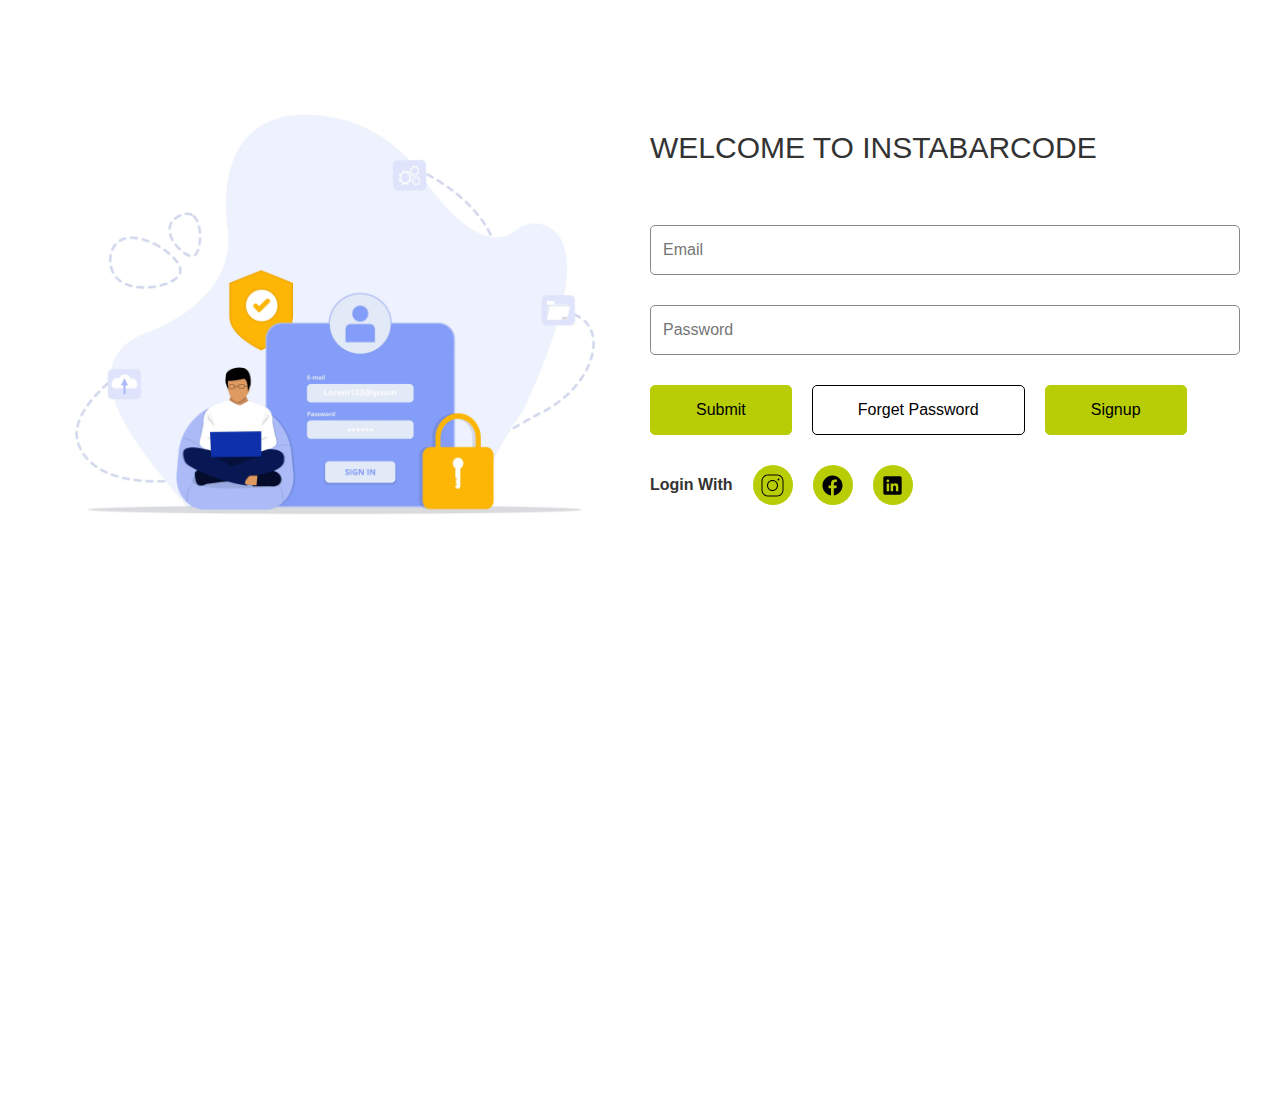
==== index.html @ 442f1a54 "Initial" ====
<!DOCTYPE html>
<html lang="en">
  <head>
    <meta charset="UTF-8" />
    <meta name="viewport" content="width=device-width, initial-scale=1.0" />
    <title>Login / Signup</title>
    <link rel="stylesheet" href="style.css" />
    <style>
      /* Add this to your existing CSS */
      .form-data {
        opacity: 0;
        visibility: hidden;
        transition: opacity 0s ease, visibility 0s ease;
        position: absolute;
        width: 100%;
      }

      .form-data.active {
        opacity: 1;
        visibility: visible;
        position: relative;
      }
    </style>
  </head>
  <body>
    <section class="main-box">
      <div class="container-box">
        <div class="box-row">
          <div class="left-side">
            <img src="Login.webp" alt="Login Image" />
          </div>
          <div class="right-side">
            <!-- Login Form -->
            <form id="loginForm" class="form-data active">
              <h1>Welcome to Instabarcode</h1>
              <img
                src="https://instabarcode.com/wp-content/uploads/2023/07/Screen-Shot-2023-08-01-at-01.232.png"
                alt=""
              />
              <input
                type="email"
                name="userEmail"
                id="userEmail"
                placeholder="Email"
                required
              />
              <input
                type="password"
                name="userPassword"
                id="userPassword"
                placeholder="Password"
                required
              />
              <div class="box-row">
                <input type="button" value="Submit" class="buttn-green" />
                <input
                  type="button"
                  value="Forget Password"
                  class="buttn-invert"
                />
                <a href="#" id="showSignup" class="buttn-green">Signup</a>
              </div>
              <div class="box-row">
                <h6>Login With</h6>
                <!-- instagram -->
                <div class="social-icons">
                  <svg
                    xmlns="http://www.w3.org/2000/svg"
                    x="0px"
                    y="0px"
                    width="50"
                    height="50"
                    viewBox="0 0 50 50"
                  >
                    <path
                      d="M 16 3 C 8.8324839 3 3 8.8324839 3 16 L 3 34 C 3 41.167516 8.8324839 47 16 47 L 34 47 C 41.167516 47 47 41.167516 47 34 L 47 16 C 47 8.8324839 41.167516 3 34 3 L 16 3 z M 16 5 L 34 5 C 40.086484 5 45 9.9135161 45 16 L 45 34 C 45 40.086484 40.086484 45 34 45 L 16 45 C 9.9135161 45 5 40.086484 5 34 L 5 16 C 5 9.9135161 9.9135161 5 16 5 z M 37 11 A 2 2 0 0 0 35 13 A 2 2 0 0 0 37 15 A 2 2 0 0 0 39 13 A 2 2 0 0 0 37 11 z M 25 14 C 18.936712 14 14 18.936712 14 25 C 14 31.063288 18.936712 36 25 36 C 31.063288 36 36 31.063288 36 25 C 36 18.936712 31.063288 14 25 14 z M 25 16 C 29.982407 16 34 20.017593 34 25 C 34 29.982407 29.982407 34 25 34 C 20.017593 34 16 29.982407 16 25 C 16 20.017593 20.017593 16 25 16 z"
                    ></path>
                  </svg>
                </div>
                <!-- facebook -->
                <div class="social-icons">
                  <svg
                    xmlns="http://www.w3.org/2000/svg"
                    x="0px"
                    y="0px"
                    width="50"
                    height="50"
                    viewBox="0 0 30 30"
                  >
                    <path
                      d="M15,3C8.373,3,3,8.373,3,15c0,6.016,4.432,10.984,10.206,11.852V18.18h-2.969v-3.154h2.969v-2.099c0-3.475,1.693-5,4.581-5 c1.383,0,2.115,0.103,2.461,0.149v2.753h-1.97c-1.226,0-1.654,1.163-1.654,2.473v1.724h3.593L19.73,18.18h-3.106v8.697 C22.481,26.083,27,21.075,27,15C27,8.373,21.627,3,15,3z"
                    ></path>
                  </svg>
                </div>
                <!-- linkedin -->
                <div class="social-icons">
                  <svg
                    xmlns="http://www.w3.org/2000/svg"
                    x="0px"
                    y="0px"
                    width="50"
                    height="50"
                    viewBox="0 0 30 30"
                  >
                    <path
                      d="M24,4H6C4.895,4,4,4.895,4,6v18c0,1.105,0.895,2,2,2h18c1.105,0,2-0.895,2-2V6C26,4.895,25.105,4,24,4z M10.954,22h-2.95 v-9.492h2.95V22z M9.449,11.151c-0.951,0-1.72-0.771-1.72-1.72c0-0.949,0.77-1.719,1.72-1.719c0.948,0,1.719,0.771,1.719,1.719 C11.168,10.38,10.397,11.151,9.449,11.151z M22.004,22h-2.948v-4.616c0-1.101-0.02-2.517-1.533-2.517 c-1.535,0-1.771,1.199-1.771,2.437V22h-2.948v-9.492h2.83v1.297h0.04c0.394-0.746,1.356-1.533,2.791-1.533 c2.987,0,3.539,1.966,3.539,4.522V22z"
                    ></path>
                  </svg>
                </div>
                <!-- Add other social icons here -->
              </div>
            </form>

            <!-- Signup Form -->
            <form id="signupForm" class="form-data">
              <h1>Welcome to Instabarcode</h1>
              <img
                src="https://instabarcode.com/wp-content/uploads/2023/07/Screen-Shot-2023-08-01-at-01.232.png"
                alt=""
              />
              <input
                type="text"
                name="userName"
                id="userName"
                placeholder="Name"
                required
              />
              <input
                type="number"
                name="userPhone"
                id="userPhone"
                placeholder="Phone Number"
                required
              />
              <input
                type="email"
                name="userEmail"
                id="userEmail"
                placeholder="Email"
                required
              />
              <input
                type="password"
                name="userPassword"
                id="userPassword"
                placeholder="Password"
                required
              />
              <input
                type="password"
                name="userConfirmPassword"
                id="userConfirmPassword"
                placeholder="Confirm Password"
                required
              />
              <div class="box-row">
                <input type="button" value="Submit" class="buttn-green" />
                <a href="#" id="showLogin" class="buttn-invert">Login</a>
              </div>
              <div class="box-row">
                <h6>Signup With</h6>
                <!-- Social Icons -->
                <!-- instagram -->
                <div class="social-icons">
                  <svg
                    xmlns="http://www.w3.org/2000/svg"
                    x="0px"
                    y="0px"
                    width="50"
                    height="50"
                    viewBox="0 0 50 50"
                  >
                    <path
                      d="M 16 3 C 8.8324839 3 3 8.8324839 3 16 L 3 34 C 3 41.167516 8.8324839 47 16 47 L 34 47 C 41.167516 47 47 41.167516 47 34 L 47 16 C 47 8.8324839 41.167516 3 34 3 L 16 3 z M 16 5 L 34 5 C 40.086484 5 45 9.9135161 45 16 L 45 34 C 45 40.086484 40.086484 45 34 45 L 16 45 C 9.9135161 45 5 40.086484 5 34 L 5 16 C 5 9.9135161 9.9135161 5 16 5 z M 37 11 A 2 2 0 0 0 35 13 A 2 2 0 0 0 37 15 A 2 2 0 0 0 39 13 A 2 2 0 0 0 37 11 z M 25 14 C 18.936712 14 14 18.936712 14 25 C 14 31.063288 18.936712 36 25 36 C 31.063288 36 36 31.063288 36 25 C 36 18.936712 31.063288 14 25 14 z M 25 16 C 29.982407 16 34 20.017593 34 25 C 34 29.982407 29.982407 34 25 34 C 20.017593 34 16 29.982407 16 25 C 16 20.017593 20.017593 16 25 16 z"
                    ></path>
                  </svg>
                </div>
                <!-- facebook -->
                <div class="social-icons">
                  <svg
                    xmlns="http://www.w3.org/2000/svg"
                    x="0px"
                    y="0px"
                    width="50"
                    height="50"
                    viewBox="0 0 30 30"
                  >
                    <path
                      d="M15,3C8.373,3,3,8.373,3,15c0,6.016,4.432,10.984,10.206,11.852V18.18h-2.969v-3.154h2.969v-2.099c0-3.475,1.693-5,4.581-5 c1.383,0,2.115,0.103,2.461,0.149v2.753h-1.97c-1.226,0-1.654,1.163-1.654,2.473v1.724h3.593L19.73,18.18h-3.106v8.697 C22.481,26.083,27,21.075,27,15C27,8.373,21.627,3,15,3z"
                    ></path>
                  </svg>
                </div>
                <!-- linkedin -->
                <div class="social-icons">
                  <svg
                    xmlns="http://www.w3.org/2000/svg"
                    x="0px"
                    y="0px"
                    width="50"
                    height="50"
                    viewBox="0 0 30 30"
                  >
                    <path
                      d="M24,4H6C4.895,4,4,4.895,4,6v18c0,1.105,0.895,2,2,2h18c1.105,0,2-0.895,2-2V6C26,4.895,25.105,4,24,4z M10.954,22h-2.95 v-9.492h2.95V22z M9.449,11.151c-0.951,0-1.72-0.771-1.72-1.72c0-0.949,0.77-1.719,1.72-1.719c0.948,0,1.719,0.771,1.719,1.719 C11.168,10.38,10.397,11.151,9.449,11.151z M22.004,22h-2.948v-4.616c0-1.101-0.02-2.517-1.533-2.517 c-1.535,0-1.771,1.199-1.771,2.437V22h-2.948v-9.492h2.83v1.297h0.04c0.394-0.746,1.356-1.533,2.791-1.533 c2.987,0,3.539,1.966,3.539,4.522V22z"
                    ></path>
                  </svg>
                </div>
                <!-- Add other social icons here -->
              </div>
            </form>
          </div>
        </div>
      </div>
    </section>

    <script>
      const loginForm = document.getElementById("loginForm");
      const signupForm = document.getElementById("signupForm");
      const showSignup = document.getElementById("showSignup");
      const showLogin = document.getElementById("showLogin");

      showSignup.addEventListener("click", (e) => {
        e.preventDefault();
        loginForm.classList.remove("active");
        signupForm.classList.add("active");
      });

      showLogin.addEventListener("click", (e) => {
        e.preventDefault();
        signupForm.classList.remove("active");
        loginForm.classList.add("active");
      });
    </script>
  </body>
</html>
---- style.css ----
* {
  margin: 0;
  padding: 0;
  box-sizing: border-box;
}
.main-box {
  margin: 80px 0;
  background-color: #fff;
  width: 100%;
  display: flex;
  justify-content: center;
  .container-box {
    width: 1200px;
    max-width: 96%;
    .box-row {
      display: flex;
      gap: 20px;
      align-items: center;
      .left-side {
        width: 50%;
        img {
          width: 100%;
        }
      }
      .right-side {
        width: 50%;
        align-content: center;
        .form-data {
          display: flex;
          flex-direction: column;
          justify-content: center;
          gap: 30px;
          font-family: "Poppins", sans-serif;
          h1 {
            font-size: 30px;
            font-weight: 500;
            text-transform: uppercase;
            color: #333333;
          }
          img {
            width: 12%;
          }
          input {
            background: transparent;
            border-radius: 5px;
            border: 1px #888 solid;
            color: black;
            height: 50px;
            padding: 12px;
            font-size: 16px;
            &:focus-visible {
              outline: none;
              border: 1px solid #b8cd06;
            }
          }
          .buttn-green {
            background: #b8cd06;
            font-family: "Poppins", sans-serif;
            font-weight: 500;
            color: #000;
            border: 1px #b8cd06 solid;
            padding: 15px 45px;
            border-radius: 5px;
            font-size: 16px;
            transition: all 0.2s;
            cursor: pointer;
            text-transform: capitalize;
            text-decoration: none;
            &:hover {
              background: transparent;
              border: 1px #000 solid;
              color: #000;
            }
          }
          .buttn-invert {
            background: transparent;
            font-family: "Poppins", sans-serif;
            font-weight: 500;
            border-radius: 5px;
            color: #000;
            border: 1px #000 solid;
            padding: 15px 45px;
            font-size: 16px;
            transition: all 0.2s;
            text-transform: capitalize;
            cursor: pointer;
            text-decoration: none;

            &:hover {
              background: #b8cd06;
              border: 1px #b8cd06 solid;
              color: #000;
            }
          }
          h6 {
            font-size: 16px;
            color: #333333;
          }
          .social-icons {
            background: #b8cd06;
            border-radius: 50%;
            width: 40px;
            height: 40px;
            display: flex;
            justify-content: center;
            align-items: center;
            cursor: pointer;
            &:hover {
              transition: 0.2s ease-in;
              transform: scale(0.9);
            }
            svg {
              width: 25px;
              height: 25px;
            }
          }
        }
      }
    }
  }
}

@media (max-width: 1024px) {
  .main-box {
    margin: 60px 0;
    .container-box {
      .box-row {
        flex-direction: column;
        gap: 20px;
        .left-side,
        .right-side {
          width: 100%;
        }

        .right-side {
          .form-data {
            gap: 20px;
            img {
              width: 10%;
            }
            .box-row {
              flex-direction: unset;
            }
          }
        }
      }
    }
  }
}

@media (max-width: 768px) {
  .main-box {
    margin: 50px 0;
    .container-box {
      .box-row {
        .right-side {
          .form-data {
            h1 {
              font-size: 24px;
            }
            img {
              width: 20%;
            }
            input {
              height: 45px;
              font-size: 14px;
            }

            .buttn-green,
            .buttn-invert {
              padding: 12px 30px;
              font-size: 14px;
            }

            .social-icons {
              width: 35px;
              height: 35px;

              svg {
                width: 20px;
                height: 20px;
              }
            }
          }
        }
      }
    }
  }
}

@media (max-width: 300px) {
  .main-box {
    .container-box {
      .box-row {
        .right-side {
          .form-data {
            h1 {
              font-size: 20px;
            }

            input {
              height: 40px;
              font-size: 12px;
            }

            .buttn-green,
            .buttn-invert {
              padding: 10px 20px;
              font-size: 12px;
            }

            .social-icons {
              width: 30px;
              height: 30px;

              svg {
                width: 18px;
                height: 18px;
              }
            }
          }
        }
      }
    }
  }
}
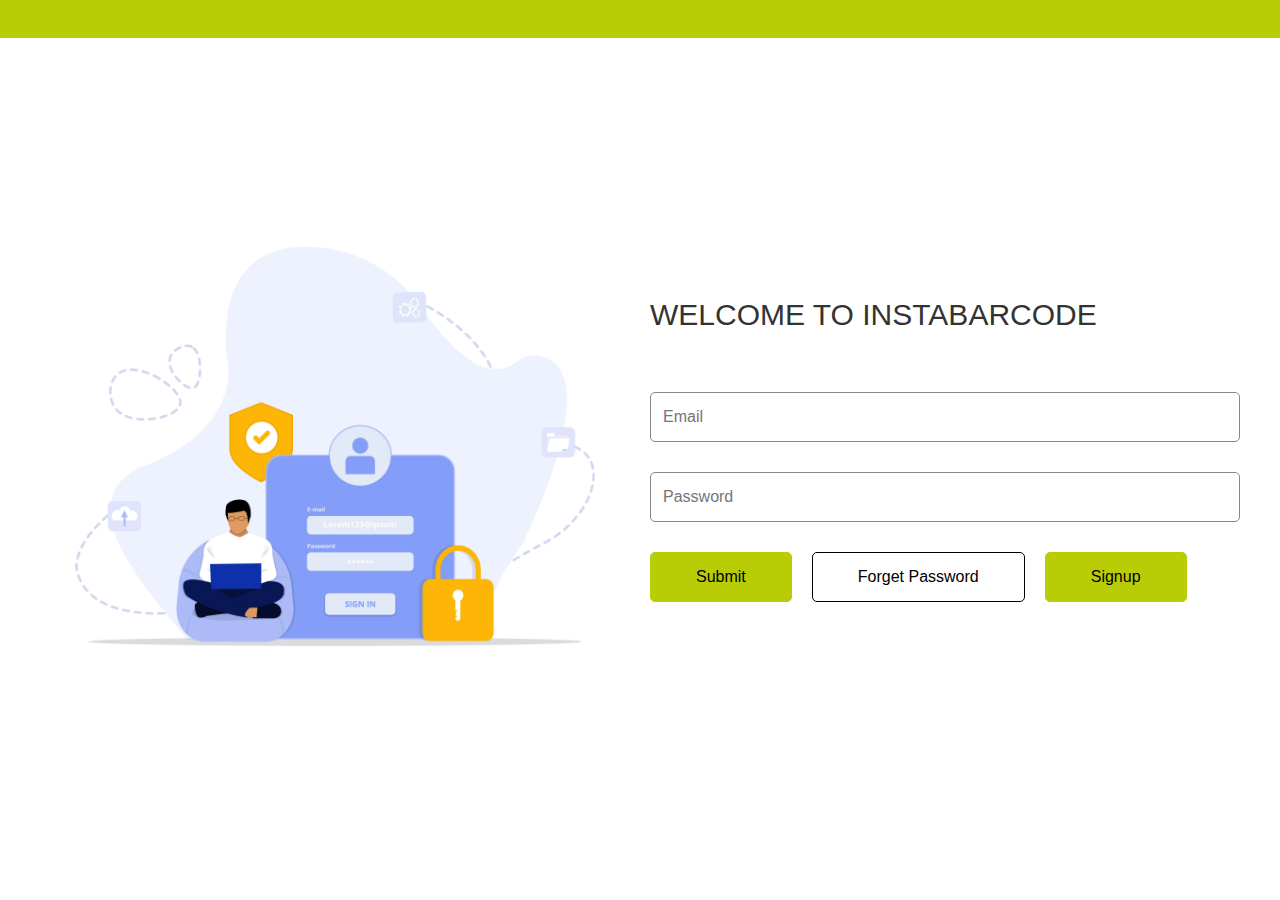
==== commit 18ff947a: "Remove Login and fix height" ====
--- a/index.html
+++ b/index.html
@@ -23,6 +23,18 @@
     </style>
   </head>
   <body>
+    <header class="top-header">
+      <div class="container-box">
+        <nav class="navigation">
+          <a href="https://instabarcode.com/">
+            <img
+              src="https://instabarcode.com/wp-content/uploads/2023/07/logo-for-insta-b.png"
+              alt=""
+            />
+          </a>
+        </nav>
+      </div>
+    </header>
     <section class="main-box">
       <div class="container-box">
         <div class="box-row">
@@ -59,55 +71,6 @@
                   class="buttn-invert"
                 />
                 <a href="#" id="showSignup" class="buttn-green">Signup</a>
-              </div>
-              <div class="box-row">
-                <h6>Login With</h6>
-                <!-- instagram -->
-                <div class="social-icons">
-                  <svg
-                    xmlns="http://www.w3.org/2000/svg"
-                    x="0px"
-                    y="0px"
-                    width="50"
-                    height="50"
-                    viewBox="0 0 50 50"
-                  >
-                    <path
-                      d="M 16 3 C 8.8324839 3 3 8.8324839 3 16 L 3 34 C 3 41.167516 8.8324839 47 16 47 L 34 47 C 41.167516 47 47 41.167516 47 34 L 47 16 C 47 8.8324839 41.167516 3 34 3 L 16 3 z M 16 5 L 34 5 C 40.086484 5 45 9.9135161 45 16 L 45 34 C 45 40.086484 40.086484 45 34 45 L 16 45 C 9.9135161 45 5 40.086484 5 34 L 5 16 C 5 9.9135161 9.9135161 5 16 5 z M 37 11 A 2 2 0 0 0 35 13 A 2 2 0 0 0 37 15 A 2 2 0 0 0 39 13 A 2 2 0 0 0 37 11 z M 25 14 C 18.936712 14 14 18.936712 14 25 C 14 31.063288 18.936712 36 25 36 C 31.063288 36 36 31.063288 36 25 C 36 18.936712 31.063288 14 25 14 z M 25 16 C 29.982407 16 34 20.017593 34 25 C 34 29.982407 29.982407 34 25 34 C 20.017593 34 16 29.982407 16 25 C 16 20.017593 20.017593 16 25 16 z"
-                    ></path>
-                  </svg>
-                </div>
-                <!-- facebook -->
-                <div class="social-icons">
-                  <svg
-                    xmlns="http://www.w3.org/2000/svg"
-                    x="0px"
-                    y="0px"
-                    width="50"
-                    height="50"
-                    viewBox="0 0 30 30"
-                  >
-                    <path
-                      d="M15,3C8.373,3,3,8.373,3,15c0,6.016,4.432,10.984,10.206,11.852V18.18h-2.969v-3.154h2.969v-2.099c0-3.475,1.693-5,4.581-5 c1.383,0,2.115,0.103,2.461,0.149v2.753h-1.97c-1.226,0-1.654,1.163-1.654,2.473v1.724h3.593L19.73,18.18h-3.106v8.697 C22.481,26.083,27,21.075,27,15C27,8.373,21.627,3,15,3z"
-                    ></path>
-                  </svg>
-                </div>
-                <!-- linkedin -->
-                <div class="social-icons">
-                  <svg
-                    xmlns="http://www.w3.org/2000/svg"
-                    x="0px"
-                    y="0px"
-                    width="50"
-                    height="50"
-                    viewBox="0 0 30 30"
-                  >
-                    <path
-                      d="M24,4H6C4.895,4,4,4.895,4,6v18c0,1.105,0.895,2,2,2h18c1.105,0,2-0.895,2-2V6C26,4.895,25.105,4,24,4z M10.954,22h-2.95 v-9.492h2.95V22z M9.449,11.151c-0.951,0-1.72-0.771-1.72-1.72c0-0.949,0.77-1.719,1.72-1.719c0.948,0,1.719,0.771,1.719,1.719 C11.168,10.38,10.397,11.151,9.449,11.151z M22.004,22h-2.948v-4.616c0-1.101-0.02-2.517-1.533-2.517 c-1.535,0-1.771,1.199-1.771,2.437V22h-2.948v-9.492h2.83v1.297h0.04c0.394-0.746,1.356-1.533,2.791-1.533 c2.987,0,3.539,1.966,3.539,4.522V22z"
-                    ></path>
-                  </svg>
-                </div>
-                <!-- Add other social icons here -->
               </div>
             </form>
 
@@ -157,56 +120,6 @@
                 <input type="button" value="Submit" class="buttn-green" />
                 <a href="#" id="showLogin" class="buttn-invert">Login</a>
               </div>
-              <div class="box-row">
-                <h6>Signup With</h6>
-                <!-- Social Icons -->
-                <!-- instagram -->
-                <div class="social-icons">
-                  <svg
-                    xmlns="http://www.w3.org/2000/svg"
-                    x="0px"
-                    y="0px"
-                    width="50"
-                    height="50"
-                    viewBox="0 0 50 50"
-                  >
-                    <path
-                      d="M 16 3 C 8.8324839 3 3 8.8324839 3 16 L 3 34 C 3 41.167516 8.8324839 47 16 47 L 34 47 C 41.167516 47 47 41.167516 47 34 L 47 16 C 47 8.8324839 41.167516 3 34 3 L 16 3 z M 16 5 L 34 5 C 40.086484 5 45 9.9135161 45 16 L 45 34 C 45 40.086484 40.086484 45 34 45 L 16 45 C 9.9135161 45 5 40.086484 5 34 L 5 16 C 5 9.9135161 9.9135161 5 16 5 z M 37 11 A 2 2 0 0 0 35 13 A 2 2 0 0 0 37 15 A 2 2 0 0 0 39 13 A 2 2 0 0 0 37 11 z M 25 14 C 18.936712 14 14 18.936712 14 25 C 14 31.063288 18.936712 36 25 36 C 31.063288 36 36 31.063288 36 25 C 36 18.936712 31.063288 14 25 14 z M 25 16 C 29.982407 16 34 20.017593 34 25 C 34 29.982407 29.982407 34 25 34 C 20.017593 34 16 29.982407 16 25 C 16 20.017593 20.017593 16 25 16 z"
-                    ></path>
-                  </svg>
-                </div>
-                <!-- facebook -->
-                <div class="social-icons">
-                  <svg
-                    xmlns="http://www.w3.org/2000/svg"
-                    x="0px"
-                    y="0px"
-                    width="50"
-                    height="50"
-                    viewBox="0 0 30 30"
-                  >
-                    <path
-                      d="M15,3C8.373,3,3,8.373,3,15c0,6.016,4.432,10.984,10.206,11.852V18.18h-2.969v-3.154h2.969v-2.099c0-3.475,1.693-5,4.581-5 c1.383,0,2.115,0.103,2.461,0.149v2.753h-1.97c-1.226,0-1.654,1.163-1.654,2.473v1.724h3.593L19.73,18.18h-3.106v8.697 C22.481,26.083,27,21.075,27,15C27,8.373,21.627,3,15,3z"
-                    ></path>
-                  </svg>
-                </div>
-                <!-- linkedin -->
-                <div class="social-icons">
-                  <svg
-                    xmlns="http://www.w3.org/2000/svg"
-                    x="0px"
-                    y="0px"
-                    width="50"
-                    height="50"
-                    viewBox="0 0 30 30"
-                  >
-                    <path
-                      d="M24,4H6C4.895,4,4,4.895,4,6v18c0,1.105,0.895,2,2,2h18c1.105,0,2-0.895,2-2V6C26,4.895,25.105,4,24,4z M10.954,22h-2.95 v-9.492h2.95V22z M9.449,11.151c-0.951,0-1.72-0.771-1.72-1.72c0-0.949,0.77-1.719,1.72-1.719c0.948,0,1.719,0.771,1.719,1.719 C11.168,10.38,10.397,11.151,9.449,11.151z M22.004,22h-2.948v-4.616c0-1.101-0.02-2.517-1.533-2.517 c-1.535,0-1.771,1.199-1.771,2.437V22h-2.948v-9.492h2.83v1.297h0.04c0.394-0.746,1.356-1.533,2.791-1.533 c2.987,0,3.539,1.966,3.539,4.522V22z"
-                    ></path>
-                  </svg>
-                </div>
-                <!-- Add other social icons here -->
-              </div>
             </form>
           </div>
         </div>
--- a/style.css
+++ b/style.css
@@ -3,12 +3,36 @@
   padding: 0;
   box-sizing: border-box;
 }
+.top-header {
+  position: absolute;
+  top: 0;
+  width: 100%;
+  background-color: #b8cd06;
+  z-index: 9;
+  padding: 10px 0;
+  display: flex;
+  justify-content: center;
+  .container-box {
+    width: 1200px;
+    max-width: 96%;
+  }
+  .navigation {
+    img {
+      width: 240px;
+    }
+  }
+}
 .main-box {
-  margin: 80px 0;
+  overflow: hidden;
+  position: absolute;
+  top: 0;
   background-color: #fff;
   width: 100%;
+  height: 100vh;
+  z-index: 1;
   display: flex;
   justify-content: center;
+  align-items: center;
   .container-box {
     width: 1200px;
     max-width: 96%;
@@ -150,7 +174,7 @@
 
 @media (max-width: 768px) {
   .main-box {
-    margin: 50px 0;
+    margin: 0;
     .container-box {
       .box-row {
         .right-side {
@@ -165,7 +189,10 @@
               height: 45px;
               font-size: 14px;
             }
-
+            .box-row {
+              flex-wrap: wrap;
+              gap: 10px;
+            }
             .buttn-green,
             .buttn-invert {
               padding: 12px 30px;
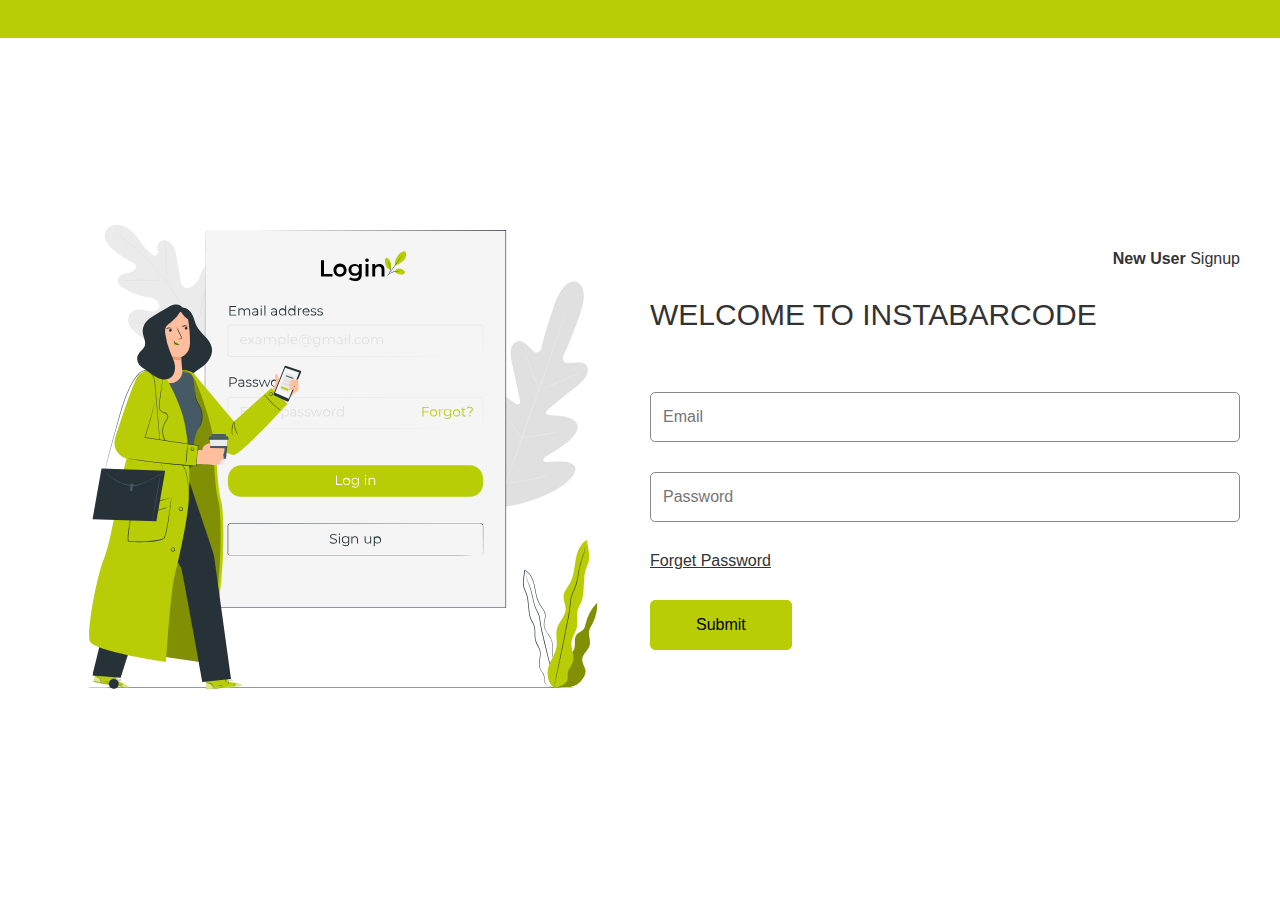
==== commit 7aaf809d: "image and page updates" ====
--- a/index.html
+++ b/index.html
@@ -6,7 +6,6 @@
     <title>Login / Signup</title>
     <link rel="stylesheet" href="style.css" />
     <style>
-      /* Add this to your existing CSS */
       .form-data {
         opacity: 0;
         visibility: hidden;
@@ -39,11 +38,18 @@
       <div class="container-box">
         <div class="box-row">
           <div class="left-side">
-            <img src="Login.webp" alt="Login Image" />
+            <img id="formImage" src="Login.svg" alt="Login Image" />
           </div>
           <div class="right-side">
             <!-- Login Form -->
             <form id="loginForm" class="form-data active">
+              <div class="pageRedirect">
+                <span
+                  >New User<a href="#" id="showSignup" class="pageLink">
+                    Signup</a
+                  ></span
+                >
+              </div>
               <h1>Welcome to Instabarcode</h1>
               <img
                 src="https://instabarcode.com/wp-content/uploads/2023/07/Screen-Shot-2023-08-01-at-01.232.png"
@@ -63,19 +69,20 @@
                 placeholder="Password"
                 required
               />
+              <a href="#"> Forget Password </a>
               <div class="box-row">
                 <input type="button" value="Submit" class="buttn-green" />
-                <input
-                  type="button"
-                  value="Forget Password"
-                  class="buttn-invert"
-                />
-                <a href="#" id="showSignup" class="buttn-green">Signup</a>
               </div>
             </form>
 
             <!-- Signup Form -->
             <form id="signupForm" class="form-data">
+              <div class="pageRedirect">
+                <span
+                  >use existing account
+                  <a href="#" id="showLogin" class="pageLink"> Login</a></span
+                >
+              </div>
               <h1>Welcome to Instabarcode</h1>
               <img
                 src="https://instabarcode.com/wp-content/uploads/2023/07/Screen-Shot-2023-08-01-at-01.232.png"
@@ -118,7 +125,6 @@
               />
               <div class="box-row">
                 <input type="button" value="Submit" class="buttn-green" />
-                <a href="#" id="showLogin" class="buttn-invert">Login</a>
               </div>
             </form>
           </div>
@@ -131,17 +137,20 @@
       const signupForm = document.getElementById("signupForm");
       const showSignup = document.getElementById("showSignup");
       const showLogin = document.getElementById("showLogin");
+      const formImage = document.getElementById("formImage");
 
       showSignup.addEventListener("click", (e) => {
         e.preventDefault();
         loginForm.classList.remove("active");
         signupForm.classList.add("active");
+        formImage.src = "signup.svg";
       });
 
       showLogin.addEventListener("click", (e) => {
         e.preventDefault();
         signupForm.classList.remove("active");
         loginForm.classList.add("active");
+        formImage.src = "Login.svg";
       });
     </script>
   </body>
--- a/style.css
+++ b/style.css
@@ -17,6 +17,8 @@
     max-width: 96%;
   }
   .navigation {
+    display: flex;
+    justify-content: center;
     img {
       width: 240px;
     }
@@ -55,6 +57,29 @@
           justify-content: center;
           gap: 30px;
           font-family: "Poppins", sans-serif;
+          .pageRedirect {
+            display: flex;
+            justify-content: end;
+            span {
+              font-family: "Poppins", sans-serif;
+              font-weight: 600;
+              color: #333333;
+              font-size: 16px;
+              text-transform: capitalize;
+            }
+            .pageLink {
+              font-family: "Poppins", sans-serif;
+              font-weight: 500;
+              color: #333333;
+              font-size: 16px;
+              text-transform: capitalize;
+              cursor: pointer;
+              text-decoration: none;
+              &:hover {
+                color: #b8cd06;
+              }
+            }
+          }
           h1 {
             font-size: 30px;
             font-weight: 500;
@@ -75,6 +100,18 @@
             &:focus-visible {
               outline: none;
               border: 1px solid #b8cd06;
+            }
+          }
+          a {
+            font-family: "Poppins", sans-serif;
+            font-weight: 500;
+            color: #333333;
+            font-size: 16px;
+            text-transform: capitalize;
+            cursor: pointer;
+            text-decoration: underline;
+            &:hover {
+              color: #b8cd06;
             }
           }
           .buttn-green {
@@ -174,7 +211,7 @@
 
 @media (max-width: 768px) {
   .main-box {
-    margin: 0;
+    margin: 50px 0 20px 0;
     .container-box {
       .box-row {
         .right-side {
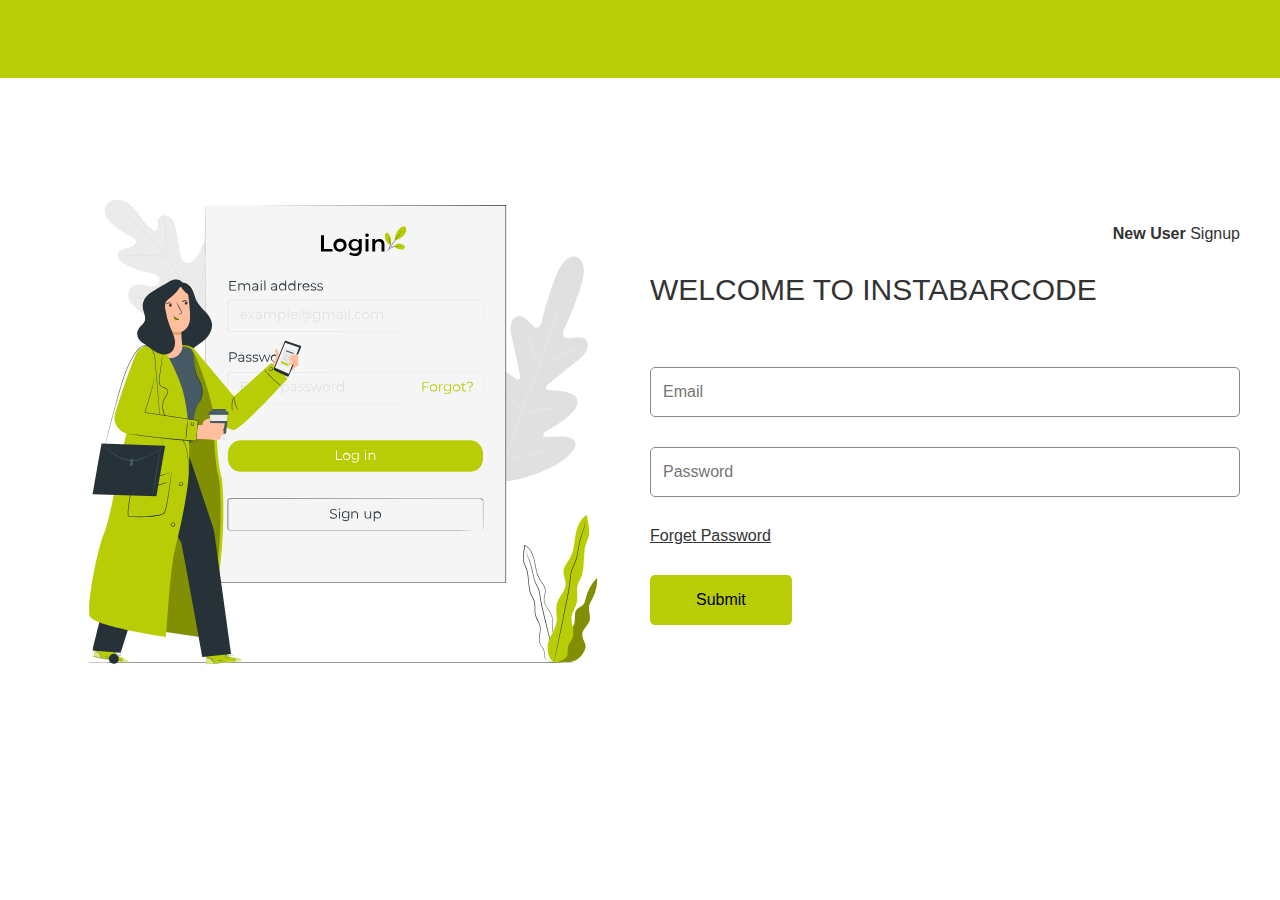
==== commit ab03044f: "Responsive Issue Fixed" ====
--- a/index.html
+++ b/index.html
@@ -7,17 +7,11 @@
     <link rel="stylesheet" href="style.css" />
     <style>
       .form-data {
-        opacity: 0;
-        visibility: hidden;
-        transition: opacity 0s ease, visibility 0s ease;
-        position: absolute;
-        width: 100%;
+        display: none !important;
       }
 
       .form-data.active {
-        opacity: 1;
-        visibility: visible;
-        position: relative;
+        display: flex !important;
       }
     </style>
   </head>
@@ -28,8 +22,7 @@
           <a href="https://instabarcode.com/">
             <img
               src="https://instabarcode.com/wp-content/uploads/2023/07/logo-for-insta-b.png"
-              alt=""
-            />
+              alt="" />
           </a>
         </nav>
       </div>
@@ -53,22 +46,19 @@
               <h1>Welcome to Instabarcode</h1>
               <img
                 src="https://instabarcode.com/wp-content/uploads/2023/07/Screen-Shot-2023-08-01-at-01.232.png"
-                alt=""
-              />
+                alt="" />
               <input
                 type="email"
                 name="userEmail"
                 id="userEmail"
                 placeholder="Email"
-                required
-              />
+                required />
               <input
                 type="password"
                 name="userPassword"
                 id="userPassword"
                 placeholder="Password"
-                required
-              />
+                required />
               <a href="#"> Forget Password </a>
               <div class="box-row">
                 <input type="button" value="Submit" class="buttn-green" />
@@ -86,43 +76,37 @@
               <h1>Welcome to Instabarcode</h1>
               <img
                 src="https://instabarcode.com/wp-content/uploads/2023/07/Screen-Shot-2023-08-01-at-01.232.png"
-                alt=""
-              />
+                alt="" />
               <input
                 type="text"
                 name="userName"
                 id="userName"
                 placeholder="Name"
-                required
-              />
+                required />
               <input
                 type="number"
                 name="userPhone"
                 id="userPhone"
                 placeholder="Phone Number"
-                required
-              />
+                required />
               <input
                 type="email"
                 name="userEmail"
                 id="userEmail"
                 placeholder="Email"
-                required
-              />
+                required />
               <input
                 type="password"
                 name="userPassword"
                 id="userPassword"
                 placeholder="Password"
-                required
-              />
+                required />
               <input
                 type="password"
                 name="userConfirmPassword"
                 id="userConfirmPassword"
                 placeholder="Confirm Password"
-                required
-              />
+                required />
               <div class="box-row">
                 <input type="button" value="Submit" class="buttn-green" />
               </div>
--- a/style.css
+++ b/style.css
@@ -3,63 +3,76 @@
   padding: 0;
   box-sizing: border-box;
 }
+
 .top-header {
-  position: absolute;
-  top: 0;
   width: 100%;
   background-color: #b8cd06;
-  z-index: 9;
   padding: 10px 0;
+  height: 78px;
   display: flex;
   justify-content: center;
+  /* position: fixed; */
+  top: 0;
+  left: 0;
+  right: 0;
+
   .container-box {
     width: 1200px;
     max-width: 96%;
   }
+
   .navigation {
     display: flex;
     justify-content: center;
+
     img {
       width: 240px;
     }
   }
 }
+
 .main-box {
-  overflow: hidden;
-  position: absolute;
-  top: 0;
   background-color: #fff;
   width: 100%;
-  height: 100vh;
+  /* min-height: calc(100vh - 100px); */
+  margin: 50px 0;
   z-index: 1;
   display: flex;
   justify-content: center;
   align-items: center;
+
   .container-box {
     width: 1200px;
     max-width: 96%;
+
     .box-row {
       display: flex;
       gap: 20px;
       align-items: center;
+
       .left-side {
         width: 50%;
+
         img {
           width: 100%;
         }
       }
+
       .right-side {
         width: 50%;
         align-content: center;
+
         .form-data {
           display: flex;
           flex-direction: column;
           justify-content: center;
           gap: 30px;
           font-family: "Poppins", sans-serif;
+
           .pageRedirect {
             display: flex;
             justify-content: end;
+
             span {
               font-family: "Poppins", sans-serif;
               font-weight: 600;
@@ -67,6 +80,7 @@
               font-size: 16px;
               text-transform: capitalize;
             }
+
             .pageLink {
               font-family: "Poppins", sans-serif;
               font-weight: 500;
@@ -75,20 +89,24 @@
               text-transform: capitalize;
               cursor: pointer;
               text-decoration: none;
+
               &:hover {
                 color: #b8cd06;
               }
             }
           }
+
           h1 {
             font-size: 30px;
             font-weight: 500;
             text-transform: uppercase;
             color: #333333;
           }
+
           img {
             width: 12%;
           }
+
           input {
             background: transparent;
             border-radius: 5px;
@@ -97,11 +115,13 @@
             height: 50px;
             padding: 12px;
             font-size: 16px;
+
             &:focus-visible {
               outline: none;
               border: 1px solid #b8cd06;
             }
           }
+
           a {
             font-family: "Poppins", sans-serif;
             font-weight: 500;
@@ -110,10 +130,12 @@
             text-transform: capitalize;
             cursor: pointer;
             text-decoration: underline;
+
             &:hover {
               color: #b8cd06;
             }
           }
+
           .buttn-green {
             background: #b8cd06;
             font-family: "Poppins", sans-serif;
@@ -127,12 +149,14 @@
             cursor: pointer;
             text-transform: capitalize;
             text-decoration: none;
+
             &:hover {
               background: transparent;
               border: 1px #000 solid;
               color: #000;
             }
           }
+
           .buttn-invert {
             background: transparent;
             font-family: "Poppins", sans-serif;
@@ -153,10 +177,12 @@
               color: #000;
             }
           }
+
           h6 {
             font-size: 16px;
             color: #333333;
           }
+
           .social-icons {
             background: #b8cd06;
             border-radius: 50%;
@@ -166,10 +192,12 @@
             justify-content: center;
             align-items: center;
             cursor: pointer;
+
             &:hover {
               transition: 0.2s ease-in;
               transform: scale(0.9);
             }
+
             svg {
               width: 25px;
               height: 25px;
@@ -184,10 +212,12 @@
 @media (max-width: 1024px) {
   .main-box {
     margin: 60px 0;
+
     .container-box {
       .box-row {
         flex-direction: column;
         gap: 20px;
+
         .left-side,
         .right-side {
           width: 100%;
@@ -196,9 +226,11 @@
         .right-side {
           .form-data {
             gap: 20px;
+
             img {
               width: 10%;
             }
+
             .box-row {
               flex-direction: unset;
             }
@@ -212,6 +244,7 @@
 @media (max-width: 768px) {
   .main-box {
     margin: 50px 0 20px 0;
+
     .container-box {
       .box-row {
         .right-side {
@@ -219,17 +252,21 @@
             h1 {
               font-size: 24px;
             }
+
             img {
               width: 20%;
             }
+
             input {
               height: 45px;
               font-size: 14px;
             }
+
             .box-row {
               flex-wrap: wrap;
               gap: 10px;
             }
+
             .buttn-green,
             .buttn-invert {
               padding: 12px 30px;
@@ -287,4 +324,4 @@
       }
     }
   }
-}
+}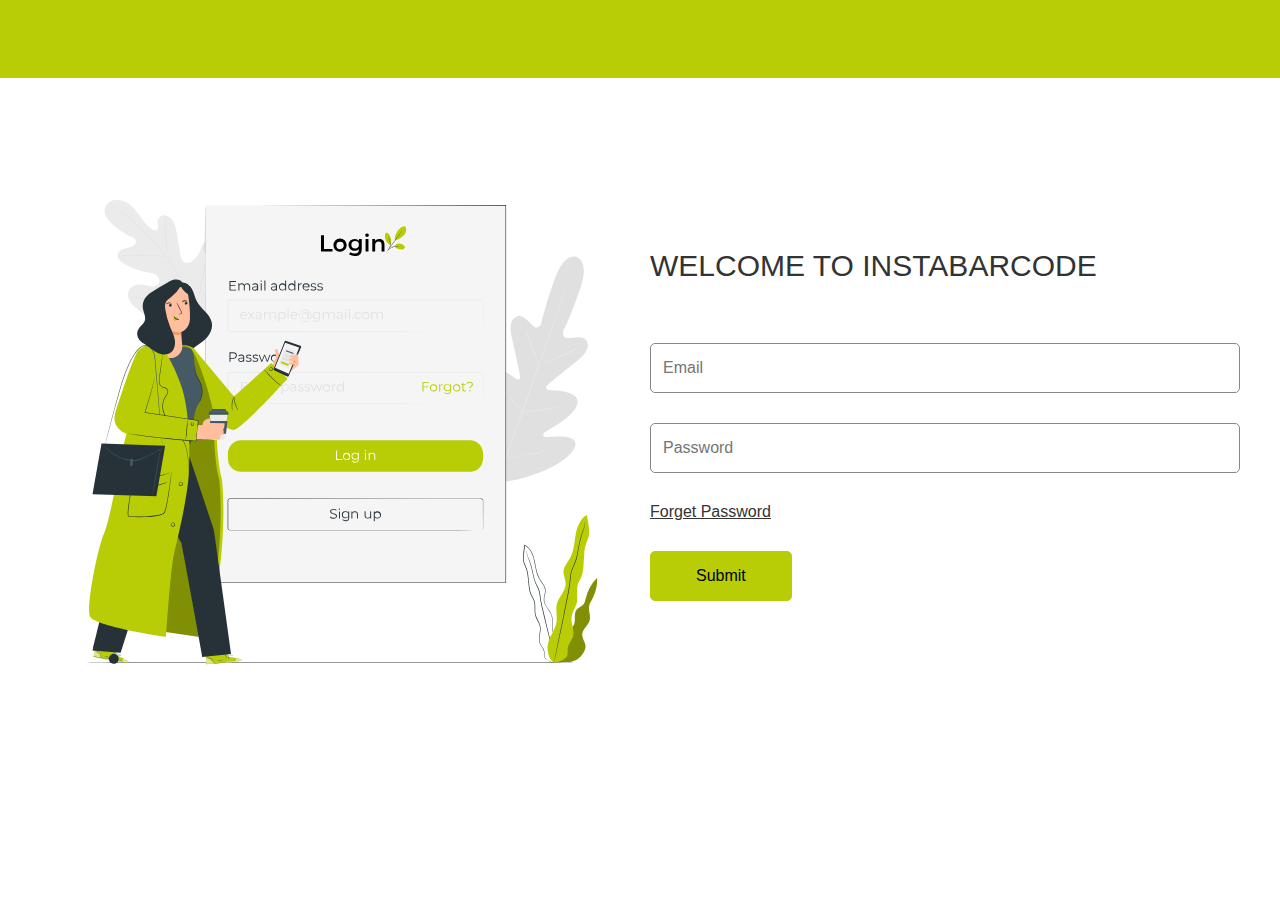
==== commit 76cef588: "signup remove" ====
--- a/index.html
+++ b/index.html
@@ -3,7 +3,7 @@
   <head>
     <meta charset="UTF-8" />
     <meta name="viewport" content="width=device-width, initial-scale=1.0" />
-    <title>Login / Signup</title>
+    <title>Instabarcode Login</title>
     <link rel="stylesheet" href="style.css" />
     <style>
       .form-data {
@@ -22,7 +22,8 @@
           <a href="https://instabarcode.com/">
             <img
               src="https://instabarcode.com/wp-content/uploads/2023/07/logo-for-insta-b.png"
-              alt="" />
+              alt=""
+            />
           </a>
         </nav>
       </div>
@@ -36,77 +37,26 @@
           <div class="right-side">
             <!-- Login Form -->
             <form id="loginForm" class="form-data active">
-              <div class="pageRedirect">
-                <span
-                  >New User<a href="#" id="showSignup" class="pageLink">
-                    Signup</a
-                  ></span
-                >
-              </div>
               <h1>Welcome to Instabarcode</h1>
               <img
                 src="https://instabarcode.com/wp-content/uploads/2023/07/Screen-Shot-2023-08-01-at-01.232.png"
-                alt="" />
+                alt=""
+              />
               <input
                 type="email"
                 name="userEmail"
                 id="userEmail"
                 placeholder="Email"
-                required />
+                required
+              />
               <input
                 type="password"
                 name="userPassword"
                 id="userPassword"
                 placeholder="Password"
-                required />
+                required
+              />
               <a href="#"> Forget Password </a>
-              <div class="box-row">
-                <input type="button" value="Submit" class="buttn-green" />
-              </div>
-            </form>
-
-            <!-- Signup Form -->
-            <form id="signupForm" class="form-data">
-              <div class="pageRedirect">
-                <span
-                  >use existing account
-                  <a href="#" id="showLogin" class="pageLink"> Login</a></span
-                >
-              </div>
-              <h1>Welcome to Instabarcode</h1>
-              <img
-                src="https://instabarcode.com/wp-content/uploads/2023/07/Screen-Shot-2023-08-01-at-01.232.png"
-                alt="" />
-              <input
-                type="text"
-                name="userName"
-                id="userName"
-                placeholder="Name"
-                required />
-              <input
-                type="number"
-                name="userPhone"
-                id="userPhone"
-                placeholder="Phone Number"
-                required />
-              <input
-                type="email"
-                name="userEmail"
-                id="userEmail"
-                placeholder="Email"
-                required />
-              <input
-                type="password"
-                name="userPassword"
-                id="userPassword"
-                placeholder="Password"
-                required />
-              <input
-                type="password"
-                name="userConfirmPassword"
-                id="userConfirmPassword"
-                placeholder="Confirm Password"
-                required />
               <div class="box-row">
                 <input type="button" value="Submit" class="buttn-green" />
               </div>
@@ -115,27 +65,5 @@
         </div>
       </div>
     </section>
-
-    <script>
-      const loginForm = document.getElementById("loginForm");
-      const signupForm = document.getElementById("signupForm");
-      const showSignup = document.getElementById("showSignup");
-      const showLogin = document.getElementById("showLogin");
-      const formImage = document.getElementById("formImage");
-
-      showSignup.addEventListener("click", (e) => {
-        e.preventDefault();
-        loginForm.classList.remove("active");
-        signupForm.classList.add("active");
-        formImage.src = "signup.svg";
-      });
-
-      showLogin.addEventListener("click", (e) => {
-        e.preventDefault();
-        signupForm.classList.remove("active");
-        loginForm.classList.add("active");
-        formImage.src = "Login.svg";
-      });
-    </script>
   </body>
 </html>
